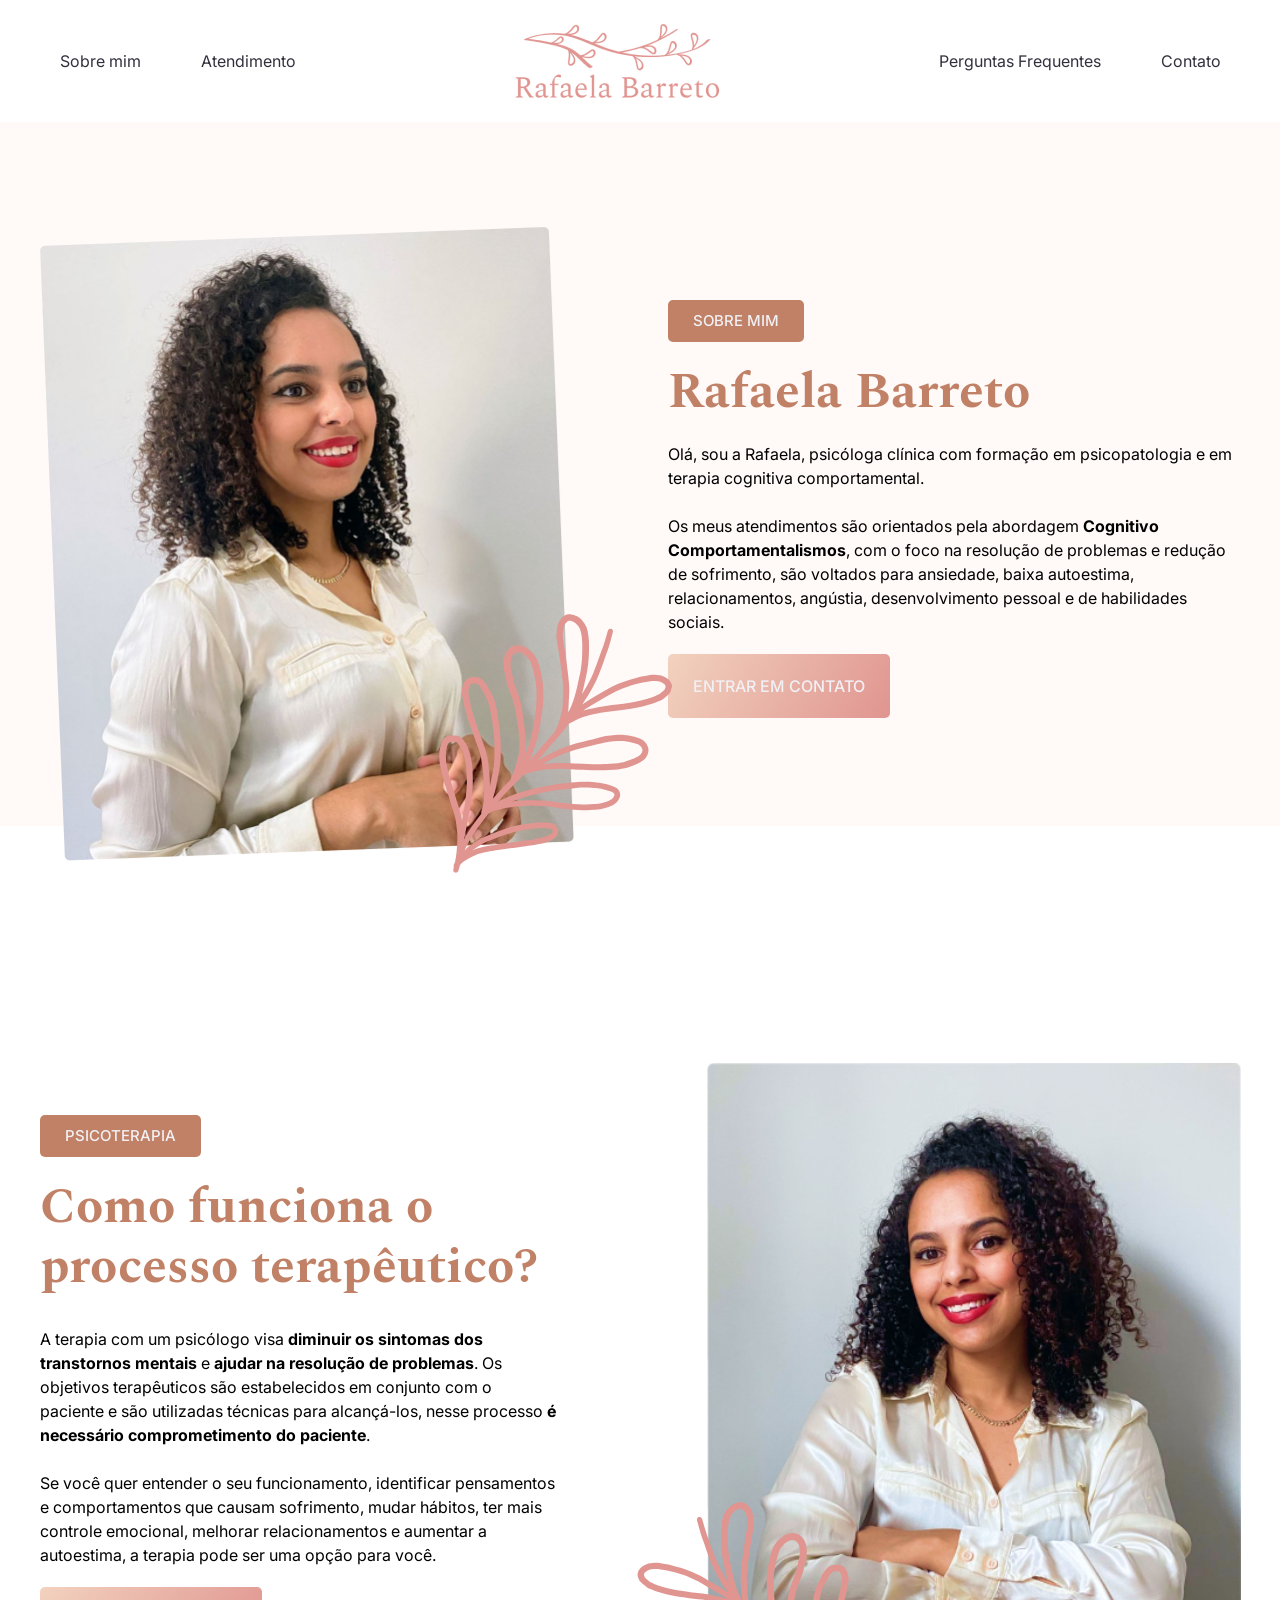
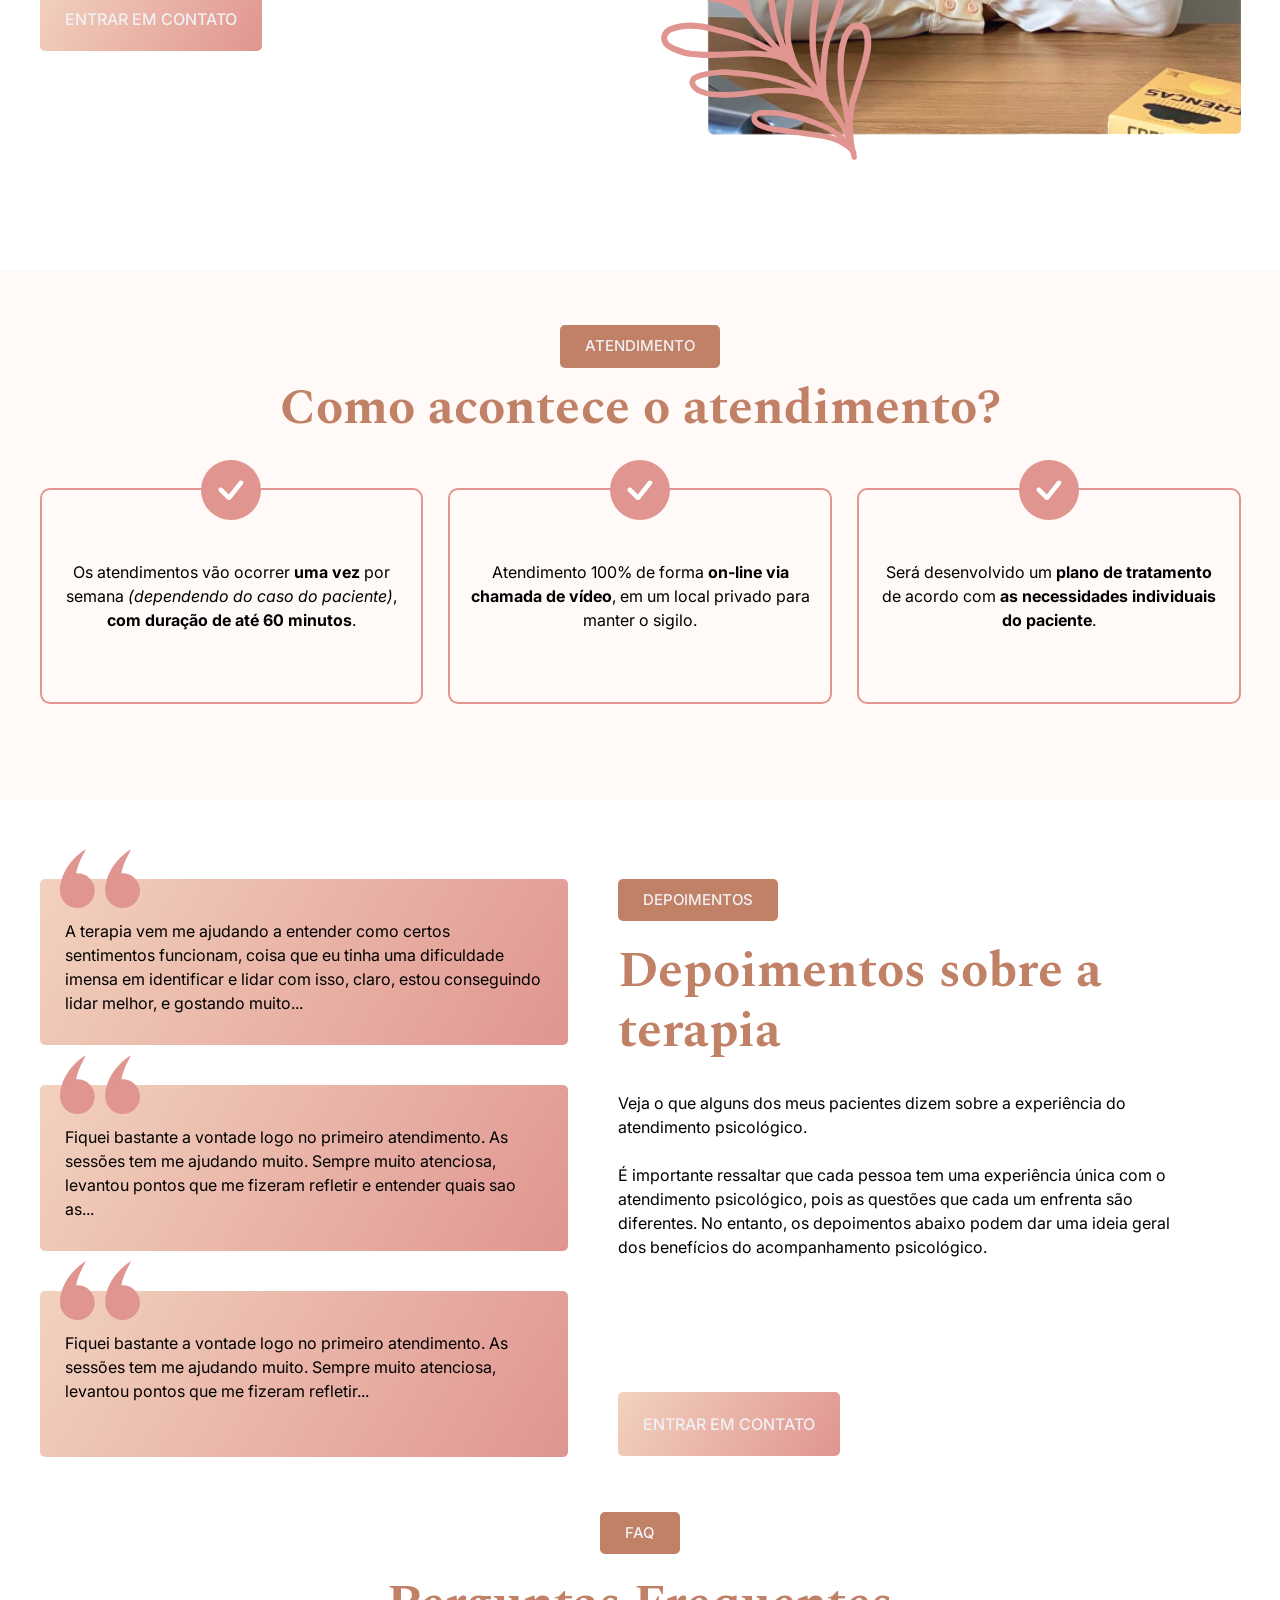
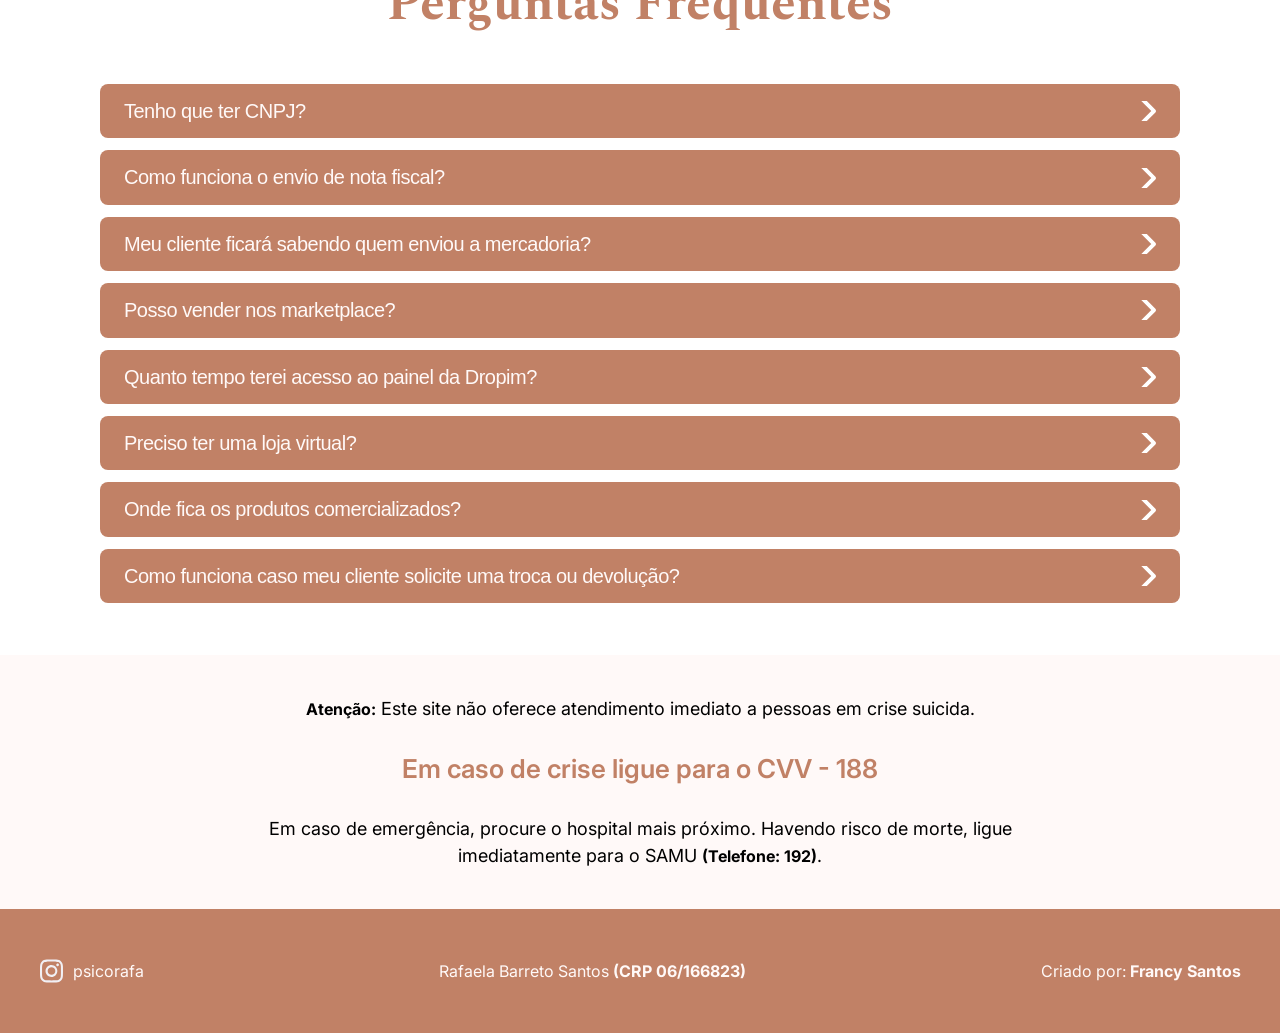
==== index.html @ 69567c6a ":sparkles: first commit" ====
<!DOCTYPE html>
<html lang="pt-br">

<head>
  <meta charset="UTF-8">
  <meta http-equiv="X-UA-Compatible" content="IE=edge">
  <meta name="viewport" content="width=device-width, initial-scale=1.0">
  <link rel="icon" type="image/x-icon" href="./favicon.png">

  <!-- GOOGLE FONTS -->
  <link rel="preconnect" href="https://fonts.googleapis.com">
  <link rel="preconnect" href="https://fonts.gstatic.com" crossorigin>
  <link href="https://fonts.googleapis.com/css2?family=Inter:wght@400;500;600;700&family=Spectral:wght@400;500;600&display=swap" rel="stylesheet">

  <link rel="stylesheet" href="./css/main.css">
  <title>Psicóloga Rafaela Barreto</title>
</head>

<body>
  <header>
    <div class="container">
      <ul>
        <li><a href="#">Sobre mim</a></li>
        <li><a href="#">Atendimento</a></li>
      </ul>
      <img src="./img/logo-bege.png" alt="Logo">
      <ul>
        <li><a href="#">Perguntas Frequentes</a></li>
        <li><a href="#">Contato</a></li>
      </ul>
    </div>
  </header>

  <section class="s-hero">
    <div class="container">

      <div class="image">
        <img class="hero-image" src="./img/hero-image.png" alt="Hero Image">
        <img class="folliage" src="./img/folliage-shape-one.svg" alt="Folliage Shape">
      </div>

      <div class="text">
        <span class="tag">Sobre Mim</span>
        <h1>Rafaela Barreto</h1>
        <p>Olá, sou a Rafaela, psicóloga clínica com formação em psicopatologia e em terapia cognitiva comportamental.<br><br>Os meus atendimentos são orientados pela abordagem <b>Cognitivo Comportamentalismos</b>, com o foco na resolução de problemas e redução de sofrimento, são voltados para ansiedade, baixa autoestima, relacionamentos, angústia, desenvolvimento pessoal e de habilidades sociais.</p>
        <a href="https://api.whatsapp.com/send?phone=5511961808380" target="_blank" class="btn btn-primary">Entrar em Contato</a>
      </div>

    </div>
  </section>

  <section class="s-psicoterapia">
    <div class="container">
      <div class="text">
        <span class="tag">Psicoterapia</span>
        <h2>Como funciona o processo terapêutico?</h2>
        <p>A terapia com um psicólogo visa <b>diminuir os sintomas dos transtornos mentais</b> e <b>ajudar na resolução de problemas</b>. Os objetivos terapêuticos são estabelecidos em conjunto com o paciente e são utilizadas técnicas para alcançá-los, nesse processo <b>é necessário comprometimento do paciente</b>.<br><br>
          Se você quer entender o seu funcionamento, identificar pensamentos e comportamentos que causam sofrimento, mudar hábitos, ter mais controle emocional, melhorar relacionamentos e aumentar a autoestima, a terapia pode ser uma opção para você.</p>
        <a href="https://api.whatsapp.com/send?phone=5511961808380" target="_blank" class="btn btn-primary">Entrar em Contato</a>
      </div>

      <div class="image">
        <img class="hero-image" src="./img/psicoterapia-image.png" alt="Rafaela Barreto Image">
        <img class="folliage" src="./img/folliage-shape-two.svg" alt="Folliage Shape">
      </div>
    </div>
  </section>

  <section class="s-atendimento">
    <div class="container">
      <span class="tag">Atendimento</span>
      <h2>Como acontece o atendimento?</h2>

      <ul>
        <li>
          <div class="item">
            <img src="./img/check-i.svg" alt="Check Icon">
            <p>Os atendimentos vão ocorrer <b>uma vez</b> por semana <i>(dependendo do caso do paciente)</i>, <b>com duração de até 60 minutos</b>.</p>
          </div>
        </li>
        <li>
          <div class="item">
            <img src="./img/check-i.svg" alt="Check Icon">
            <p>Atendimento 100% de forma <b>on-line via chamada de vídeo</b>, em um local privado para manter o sigilo.</p>
          </div>
        </li>
        <li>
          <div class="item">
            <img src="./img/check-i.svg" alt="Check Icon">
            <p>Será desenvolvido um <b>plano de tratamento</b> de acordo com <b>as necessidades individuais do paciente</b>.</p>
          </div>
        </li>
      </ul>
    </div>
  </section>

  <section class="s-testmonials">
    <div class="container">
      <ul class="testmonials-list">
        <li>
          <div class="item">
            <img class="aspas" src="./img/aspas-i.svg" alt="Aspas Icon">
            <p>A terapia vem me ajudando a entender como certos sentimentos funcionam, coisa que eu tinha uma dificuldade imensa em identificar e lidar com isso, claro, estou conseguindo lidar melhor, e gostando muito...</p>


          </div>
        </li>
        <li>
          <div class="item">
            <img class="aspas" src="./img/aspas-i.svg" alt="Aspas Icon">
            <p>Fiquei bastante a vontade logo no primeiro atendimento. As sessões tem me ajudando muito. Sempre muito atenciosa, levantou pontos que me fizeram refletir e entender quais sao as...</p>

          </div>
        </li>
        <li>
          <div class="item">
            <img class="aspas" src="./img/aspas-i.svg" alt="Aspas Icon">
            <p>Fiquei bastante a vontade logo no primeiro atendimento. As sessões tem me ajudando muito. Sempre muito atenciosa, levantou pontos que me fizeram refletir...</p>

          </div>
        </li>
      </ul>

      <div class="text">
        <span class="tag">Depoimentos</span>
        <h2>Depoimentos sobre a terapia</h2>
        <p>Veja o que alguns dos meus pacientes dizem sobre a experiência do atendimento psicológico.<br><br>

          É importante ressaltar que cada pessoa tem uma experiência única com o atendimento psicológico, pois as questões que cada um enfrenta são diferentes. No entanto, os depoimentos abaixo podem dar uma ideia geral dos benefícios do acompanhamento psicológico.</p>
        <a href="https://api.whatsapp.com/send?phone=5511961808380" target="_blank" class="btn btn-primary">Entrar em Contato</a>
      </div>
    </div>
  </section>

  <section class="s-faq">
    <div class="container">
      <span class="tag">FAQ</span>
      <h2>Perguntas Frequentes</h2>
      <dl class="faqs-list">

        <dt class="faq-question">
          <button type="button" aria-expanded="false" aria-controls="faq1-desc">Tenho que ter CNPJ?</button>
          <i aria-hidden="true"><img src="./img/arrow-right.svg" alt="Arrow Right"></i>
        </dt>
        <dd class="faq-answer" id="faq1-desc">
          <div class="faq-answer__content">
            <p>Suas compras serão emitidas as notas com os dados do seu cadastro, caso tenha preenchido com o CPF a nota será emitida com este dado. Indicamos que após configurar sua loja e iniciar as operações, abra um MEI e atualize seus dados no painel da DROPIM com as informações.</p>
          </div>
        </dd>

        <dt class="faq-question">
          <button type="button" aria-expanded="false" aria-controls="faq1-desc">Como funciona o envio de nota fiscal?</button>
          <i aria-hidden="true"><img src="./img/arrow-right.svg" alt="Arrow Right"></i>
        </dt>
        <dd class="faq-answer" id="faq1-desc">
          <div class="faq-answer__content">
            <p>Após o pagamento do pedido será emitido uma nota fiscal em seu nome e ficará disponível no painel da DROPIM.

              Junto com o pedido será enviado para seu cliente uma nota de transporte com o valor pago em sua loja.</p>
          </div>
        </dd>

        <dt class="faq-question">
          <button type="button" aria-expanded="false" aria-controls="faq1-desc">Meu cliente ficará sabendo quem enviou a mercadoria?</button>
          <i aria-hidden="true"><img src="./img/arrow-right.svg" alt="Arrow Right"></i>
        </dt>
        <dd class="faq-answer" id="faq1-desc">
          <div class="faq-answer__content">
            <p>Na nota de transporte aparece os dados da distribuidora mas não possui nenhuma menção ao modelo de negócio dropshipping e nenhuma menção da Dropim.</p>
          </div>
        </dd>

        <dt class="faq-question">
          <button type="button" aria-expanded="false" aria-controls="faq1-desc">Posso vender nos marketplace?</button>
          <i aria-hidden="true"><img src="./img/arrow-right.svg" alt="Arrow Right"></i>
        </dt>
        <dd class="faq-answer" id="faq1-desc">
          <div class="faq-answer__content">
            <p>Sim, com os envios são feitos do Brasil os tempos de entregues são os praticados nas principais lojas virtuais e marketplace.

              Utilizando a Loja Integrada você tem o direito ao modulo de marketplace.</p>
          </div>
        </dd>

        <dt class="faq-question">
          <button type="button" aria-expanded="false" aria-controls="faq1-desc">Quanto tempo terei acesso ao painel da Dropim?</button>
          <i aria-hidden="true"><img src="./img/arrow-right.svg" alt="Arrow Right"></i>
        </dt>
        <dd class="faq-answer" id="faq1-desc">
          <div class="faq-answer__content">
            <p>A assinatura da DROPIM é anual, você terá acesso por 12 mês ao sistema. <br>
              Após este prazo você poderá renovar sua assinatura.</p>
          </div>
        </dd>

        <dt class="faq-question">
          <button type="button" aria-expanded="false" aria-controls="faq1-desc">Preciso ter uma loja virtual?</button>
          <i aria-hidden="true"><img src="./img/arrow-right.svg" alt="Arrow Right"></i>
        </dt>
        <dd class="faq-answer" id="faq1-desc">
          <div class="faq-answer__content">
            <p>A Dropim disponibiliza os produtos para que você possa vender em sua loja virtual e em marketplace. <br>
              Mas também é possivel efetuar pedidos diretamente na Dropim para pedidos realizados de forma manual.</p>
          </div>
        </dd>

        <dt class="faq-question">
          <button type="button" aria-expanded="false" aria-controls="faq1-desc">Onde fica os produtos comercializados?</button>
          <i aria-hidden="true"><img src="./img/arrow-right.svg" alt="Arrow Right"></i>
        </dt>
        <dd class="faq-answer" id="faq1-desc">
          <div class="faq-answer__content">
            <p>odos os produtos ficam em distribuidores nacionais. <br>
              Isto garante uma entrega ágil para seu cliente.
            </p>
          </div>
        </dd>

        <dt class="faq-question">
          <button type="button" aria-expanded="false" aria-controls="faq1-desc">Como funciona caso meu cliente solicite uma troca ou devolução?</button>
          <i aria-hidden="true"><img src="./img/arrow-right.svg" alt="Arrow Right"></i>
        </dt>
        <dd class="faq-answer" id="faq1-desc">
          <div class="faq-answer__content">
            <p>Todo o processo de troca e devolução é feito diretamente no painel da Dropim.
              <br>
              Desta forma você não precisa receber o produto para efetuar a troca ou devolução, o envio é feito diretamente para o distribuidor e após a validação você recebera o valor em credito no painel da Dropim.
            </p>
          </div>
        </dd>
      </dl>

    </div>
  </section>

  <section class="s-message">
    <div class="container">
      <p><b>Atenção:</b> Este site não oferece atendimento imediato a pessoas em crise suicida.<br><br>

        <span>Em caso de crise ligue para o CVV - 188</span><br><br>

        Em caso de emergência, procure o hospital mais próximo. Havendo risco de morte, ligue imediatamente para o SAMU <b>(Telefone: 192)</b>.
      </p>
    </div>
  </section>

  <footer>
    <div class="container">

      <a class="instagram" href="https://www.instagram.com/psicorafa/" target="_blank">
        <img src="./img/instagram-i.svg" alt="Instagram Icon">
        <p>psicorafa</p>
      </a>

      <p>Rafaela Barreto Santos <b>(​​​CRP 06/166823)</b></p>
      <p>Criado por: <b><a href="https://fsantos.vercel.app/">Francy Santos</a></b></p>
    </div>
  </footer>

  <script src="js/faq.js"></script>
</body>

</html>
---- css/main.css ----
*,
*::after,
*::before {
  padding: 0;
  margin: 0;
  box-sizing: border-box;
  outline: none;
  border: none;
  text-decoration: none;
  list-style: none;
  font-family: "Inter", sans-serif;
  font-size: 1.6rem;
  line-height: 150%; }

html {
  font-size: 62.5%;
  scroll-behavior: smooth; }

img {
  display: block;
  max-width: 100%; }

html,
body {
  overflow-x: hidden; }

button {
  cursor: pointer; }

h1,
h2 {
  font-family: "Spectral";
  font-style: normal;
  font-weight: 700;
  font-size: 5rem;
  line-height: 120%;
  color: #c18166; }

h2 {
  margin-bottom: 1rem; }

.container {
  width: 100%;
  max-width: calc(121.6rem + 1.5rem);
  padding: 0 1.5rem;
  margin: 0 auto; }

.container-bio {
  width: 100%;
  max-width: calc(37.5rem + 1.5rem);
  padding: 0 1.5rem;
  margin: 0 auto; }

.tag {
  padding: 1rem 2.5rem;
  background-color: #c18166;
  display: inline-block;
  text-transform: uppercase;
  color: #f1f0f5;
  font-weight: 500;
  border-radius: 0.5rem;
  font-size: 1.5rem; }

.btn {
  display: flex;
  flex-direction: row;
  align-items: flex-start;
  padding: 2rem 2.5rem;
  gap: 10px;
  text-transform: uppercase;
  font-weight: 500;
  display: inline-block;
  border-radius: 0.5rem; }

.btn-primary {
  background: linear-gradient(121.65deg, #f2d3bf 0%, #f2d2be 0.01%, #e09590 100%);
  color: #f1f0f5;
  transition: all 0.2s ease-in; }
  .btn-primary:hover {
    transform: scale(1.05);
    background: linear-gradient(301.65deg, #f2d3bf 0%, #f2d2be 0.01%, #e09590 100%); }

header {
  padding: 2.4rem 0; }
  header .container {
    display: flex;
    flex-direction: row;
    justify-content: space-between;
    align-items: center; }
  header ul {
    display: flex;
    flex-direction: row;
    justify-content: space-between;
    align-items: center;
    gap: 2rem; }
    header ul li a {
      color: #33303e;
      padding: 2rem;
      transition: all 0.3s ease-in;
      border-radius: 0.5rem; }
      header ul li a:hover {
        background-color: #fff9f8; }

header.header-bio .container-bio {
  display: flex;
  flex-direction: row;
  justify-content: center;
  align-items: center; }

.s-hero {
  padding-top: 7rem;
  background-color: #fff9f8;
  margin-bottom: 7rem; }
  .s-hero .container {
    display: flex;
    flex-direction: row;
    justify-content: space-between;
    align-items: center;
    gap: 5rem; }
  .s-hero .image {
    width: 100%;
    max-width: 53.4rem;
    height: 63.4rem;
    position: relative; }
    .s-hero .image .hero-image,
    .s-hero .image .folliage {
      position: absolute; }
    .s-hero .image .hero-image {
      width: 100%;
      max-width: 53.4rem;
      bottom: -3.5rem; }
    .s-hero .image .folliage {
      bottom: -9rem;
      right: -11rem; }
  .s-hero .text {
    display: flex;
    flex-direction: column;
    justify-content: space-between;
    align-items: start;
    gap: 2rem; }
    .s-hero .text p {
      width: 100%;
      max-width: 57.3rem; }

.s-psicoterapia {
  padding: 17rem 0; }
  .s-psicoterapia .container {
    display: flex;
    flex-direction: row;
    justify-content: space-between;
    align-items: center;
    gap: 15rem; }
  .s-psicoterapia .image {
    width: 100%;
    max-width: 53.4rem;
    height: 63.4rem;
    position: relative; }
    .s-psicoterapia .image .hero-image,
    .s-psicoterapia .image .folliage {
      position: absolute; }
    .s-psicoterapia .image .hero-image {
      width: 100%;
      max-width: 53.4rem;
      bottom: -3.5rem; }
    .s-psicoterapia .image .folliage {
      bottom: -6rem;
      left: -7rem; }
  .s-psicoterapia .text {
    display: flex;
    flex-direction: column;
    justify-content: space-between;
    align-items: start;
    gap: 2rem; }
    .s-psicoterapia .text p {
      width: 100%;
      max-width: 57.3rem; }

.s-atendimento {
  background-color: #fff9f8;
  padding: 5.5rem 0;
  margin-bottom: 8rem; }
  .s-atendimento .container {
    display: flex;
    flex-direction: column;
    justify-content: space-between;
    align-items: center; }
  .s-atendimento h2,
  .s-atendimento span {
    margin-bottom: 1rem; }
  .s-atendimento ul {
    display: flex;
    flex-direction: row;
    justify-content: space-between;
    align-items: center;
    gap: 2.5rem; }
    .s-atendimento ul li .item {
      width: 100%;
      max-width: 39rem;
      padding: 7rem 2rem;
      border: 2px solid #e09590;
      border-radius: 1rem;
      position: relative;
      margin: 4rem 0;
      text-align: center; }
      .s-atendimento ul li .item img {
        position: absolute;
        top: -3rem;
        left: 50%;
        transform: translateX(-50%); }

.s-testmonials {
  margin-bottom: 5.5rem; }
  .s-testmonials .container {
    display: flex;
    flex-direction: row;
    justify-content: space-between;
    align-items: start;
    gap: 5rem; }
  .s-testmonials .testmonials-list {
    display: flex;
    flex-direction: column;
    justify-content: space-between;
    align-items: center;
    gap: 4rem; }
    .s-testmonials .testmonials-list li .item {
      width: 100%;
      max-width: 56rem;
      background: linear-gradient(121.65deg, #f2d3bf 0%, #f2d2be 0.01%, #e09590 100%);
      border-radius: 0.5rem;
      position: relative; }
      .s-testmonials .testmonials-list li .item .aspas {
        position: absolute;
        width: 100%;
        max-width: 8rem;
        top: -3rem;
        left: 2rem; }
      .s-testmonials .testmonials-list li .item p {
        padding: 4rem 2.5rem;
        height: 16.6rem; }
  .s-testmonials .text {
    display: flex;
    flex-direction: column;
    justify-content: space-between;
    align-items: start;
    gap: 2rem; }
    .s-testmonials .text p {
      width: 100%;
      max-width: 57.3rem;
      margin-bottom: 11.3rem; }

.s-faq .container {
  display: flex;
  flex-direction: column;
  justify-content: space-between;
  align-items: center; }

.s-faq span {
  margin-bottom: 2rem; }

.s-faq .faqs-list {
  width: 100%;
  max-width: 108rem;
  margin: 4rem;
  margin-inline: auto; }
  .s-faq .faqs-list button {
    font-family: "Inter", sans-serif;
    font-style: normal;
    font-weight: 500;
    font-size: 2rem;
    line-height: 112%;
    letter-spacing: -0.5px;
    color: #fff9f8; }
  .s-faq .faqs-list .faq-question {
    padding: 16px 24px;
    margin-bottom: 1.2rem;
    border-radius: 8px;
    background: #c18166;
    transition: all 1s;
    box-shadow: #33303e;
    transition: box-shadow 0.5s;
    display: flex;
    justify-content: space-between;
    align-items: center;
    gap: 8px;
    cursor: pointer;
    position: relative;
    z-index: 10; }
  .s-faq .faqs-list .faq-question:hover {
    box-shadow: #33303e; }
  .s-faq .faqs-list .faq-question.active {
    margin-bottom: 0;
    border-radius: 8px 8px 0 0; }
  .s-faq .faqs-list .faq-question.active i {
    transform: rotate(-90deg); }
  .s-faq .faqs-list .faq-question.active + .faq-answer {
    display: block; }
  .s-faq .faqs-list .faq-question i {
    transition: 0.5s; }
  .s-faq .faqs-list .faq-question button {
    font-family: "Poppins", sans-serif;
    text-align: start;
    background: unset;
    border: none; }
  .s-faq .faqs-list .faq-answer {
    margin-bottom: 3.2rem;
    padding: 2rem 0;
    font-family: "Poppins", sans-serif;
    border-radius: 0 0 8px 8px;
    background: #f2d3bf;
    box-shadow: #33303e;
    position: relative;
    z-index: 20;
    display: none; }
  .s-faq .faqs-list .faq-answer__content {
    padding: 2rem 3rem;
    padding-top: 0;
    margin: 0; }
    .s-faq .faqs-list .faq-answer__content p {
      font-family: "Inter";
      font-style: normal;
      font-weight: 300;
      font-size: 1.7rem;
      line-height: 112%;
      color: #33303e; }
    .s-faq .faqs-list .faq-answer__content .faq-answer__content * {
      margin-top: 0; }

.s-message {
  background-color: #fff9f8;
  padding: 4rem 0; }
  .s-message .container {
    display: flex;
    flex-direction: column;
    justify-content: space-between;
    align-items: center;
    text-align: center; }
  .s-message p {
    font-size: 1.8rem;
    width: 100%;
    max-width: 86.4rem; }
    .s-message p span {
      font-size: 2.6rem;
      font-weight: 600;
      color: #c18166; }

footer {
  background-color: #c18166;
  padding: 5rem 0; }
  footer .container {
    display: flex;
    flex-direction: row;
    justify-content: space-between;
    align-items: center;
    color: #fff9f8; }
    footer .container a {
      color: #fff9f8; }
  footer .instagram {
    display: flex;
    flex-direction: row;
    justify-content: space-between;
    align-items: center;
    gap: 1rem; }

.s-hero-bio {
  background-color: #fff9f8;
  padding: 5rem 0;
  text-align: center; }
  .s-hero-bio img {
    width: 100%;
    margin-left: 2.3rem; }
  .s-hero-bio span {
    color: #33303e; }

.links-bio {
  padding: 5rem 0; }
  .links-bio ul {
    display: flex;
    flex-direction: column;
    justify-content: space-between;
    align-items: center;
    gap: 4rem; }
    .links-bio ul li {
      display: flex;
      flex-direction: row;
      justify-content: start;
      align-items: center;
      gap: 2rem;
      width: 100%;
      background: linear-gradient(121.65deg, #f2d3bf 0%, #f2d2be 0.01%, #e09590 100%);
      padding: 2rem 4rem;
      border-radius: 0.5rem;
      height: 10rem; }
      .links-bio ul li a {
        color: #33303e; }

footer.footer-bio {
  background-color: #c18166;
  padding: 5rem 0; }
  footer.footer-bio .container {
    display: flex;
    flex-direction: column;
    justify-content: space-between;
    align-items: center;
    gap: 3rem;
    color: #fff9f8; }
    footer.footer-bio .container a {
      color: #fff9f8; }
  footer.footer-bio .instagram {
    display: flex;
    flex-direction: row;
    justify-content: space-between;
    align-items: center;
    gap: 1rem; }
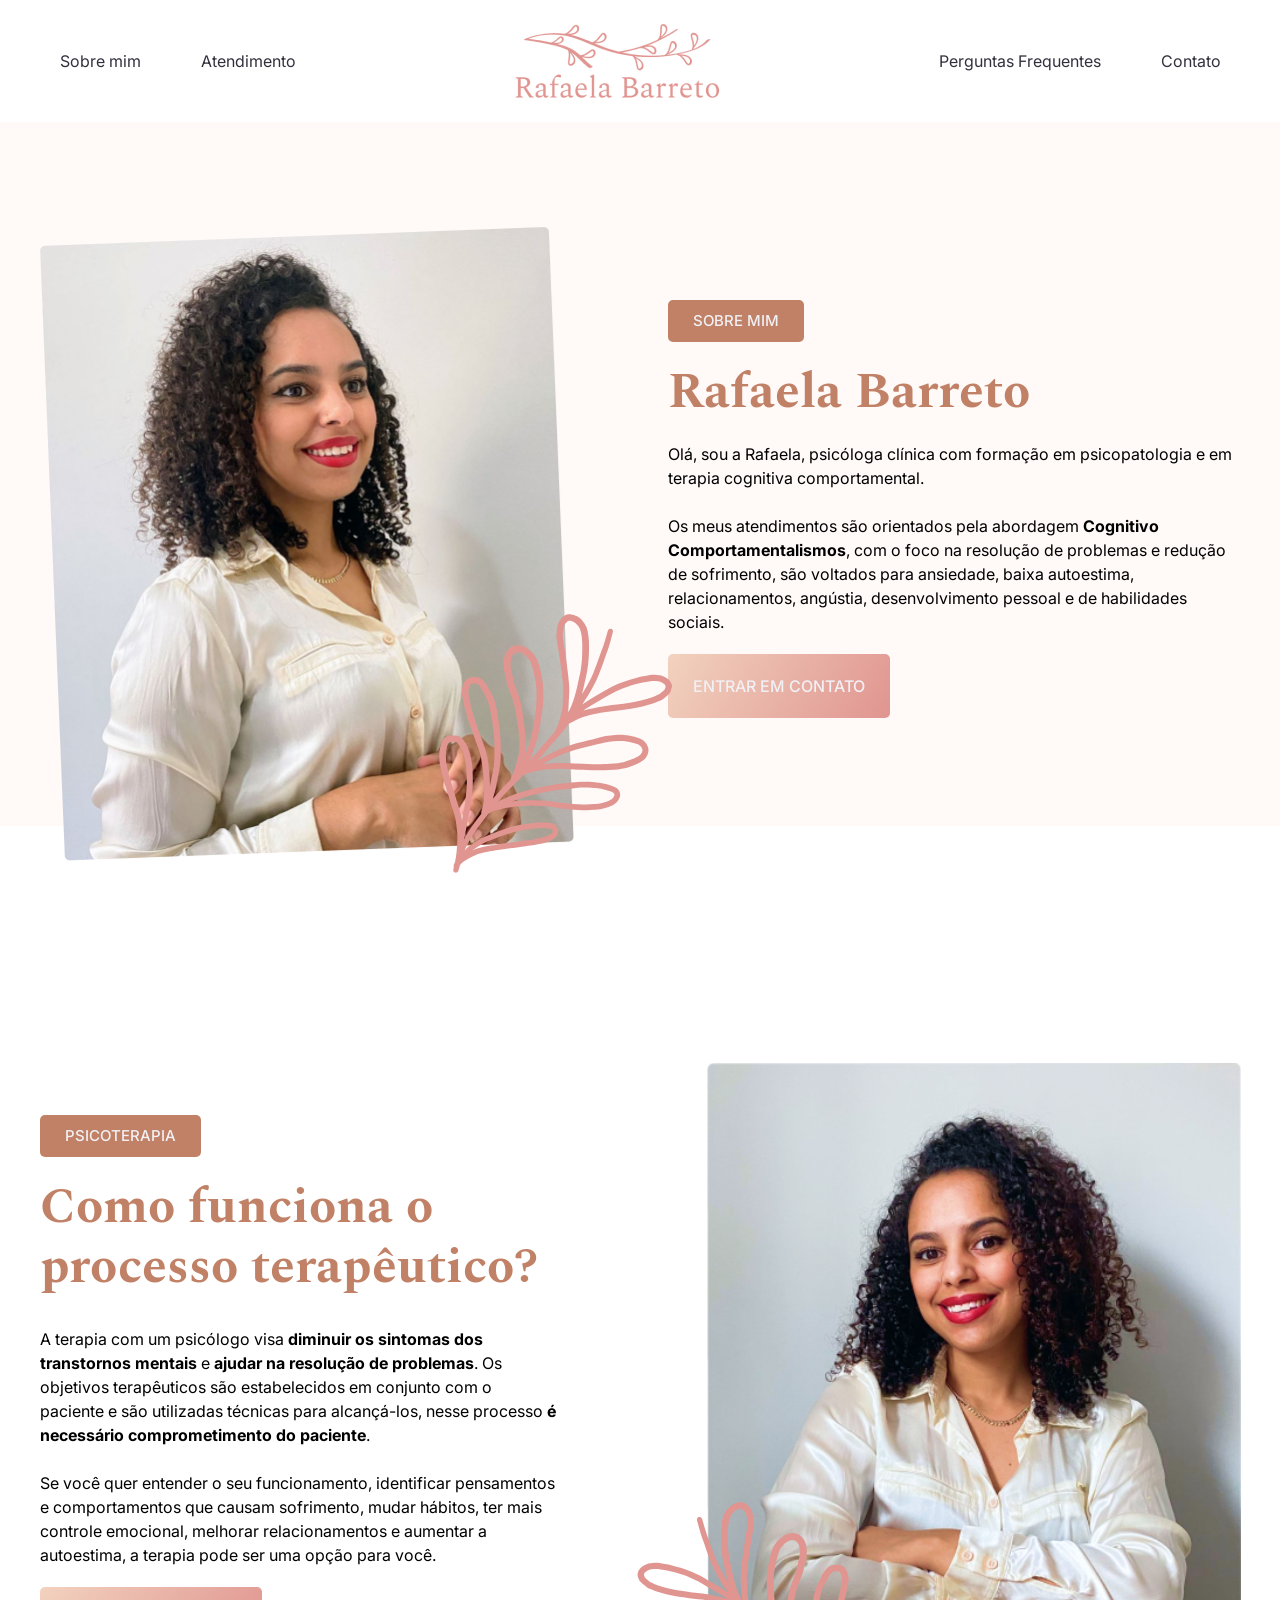
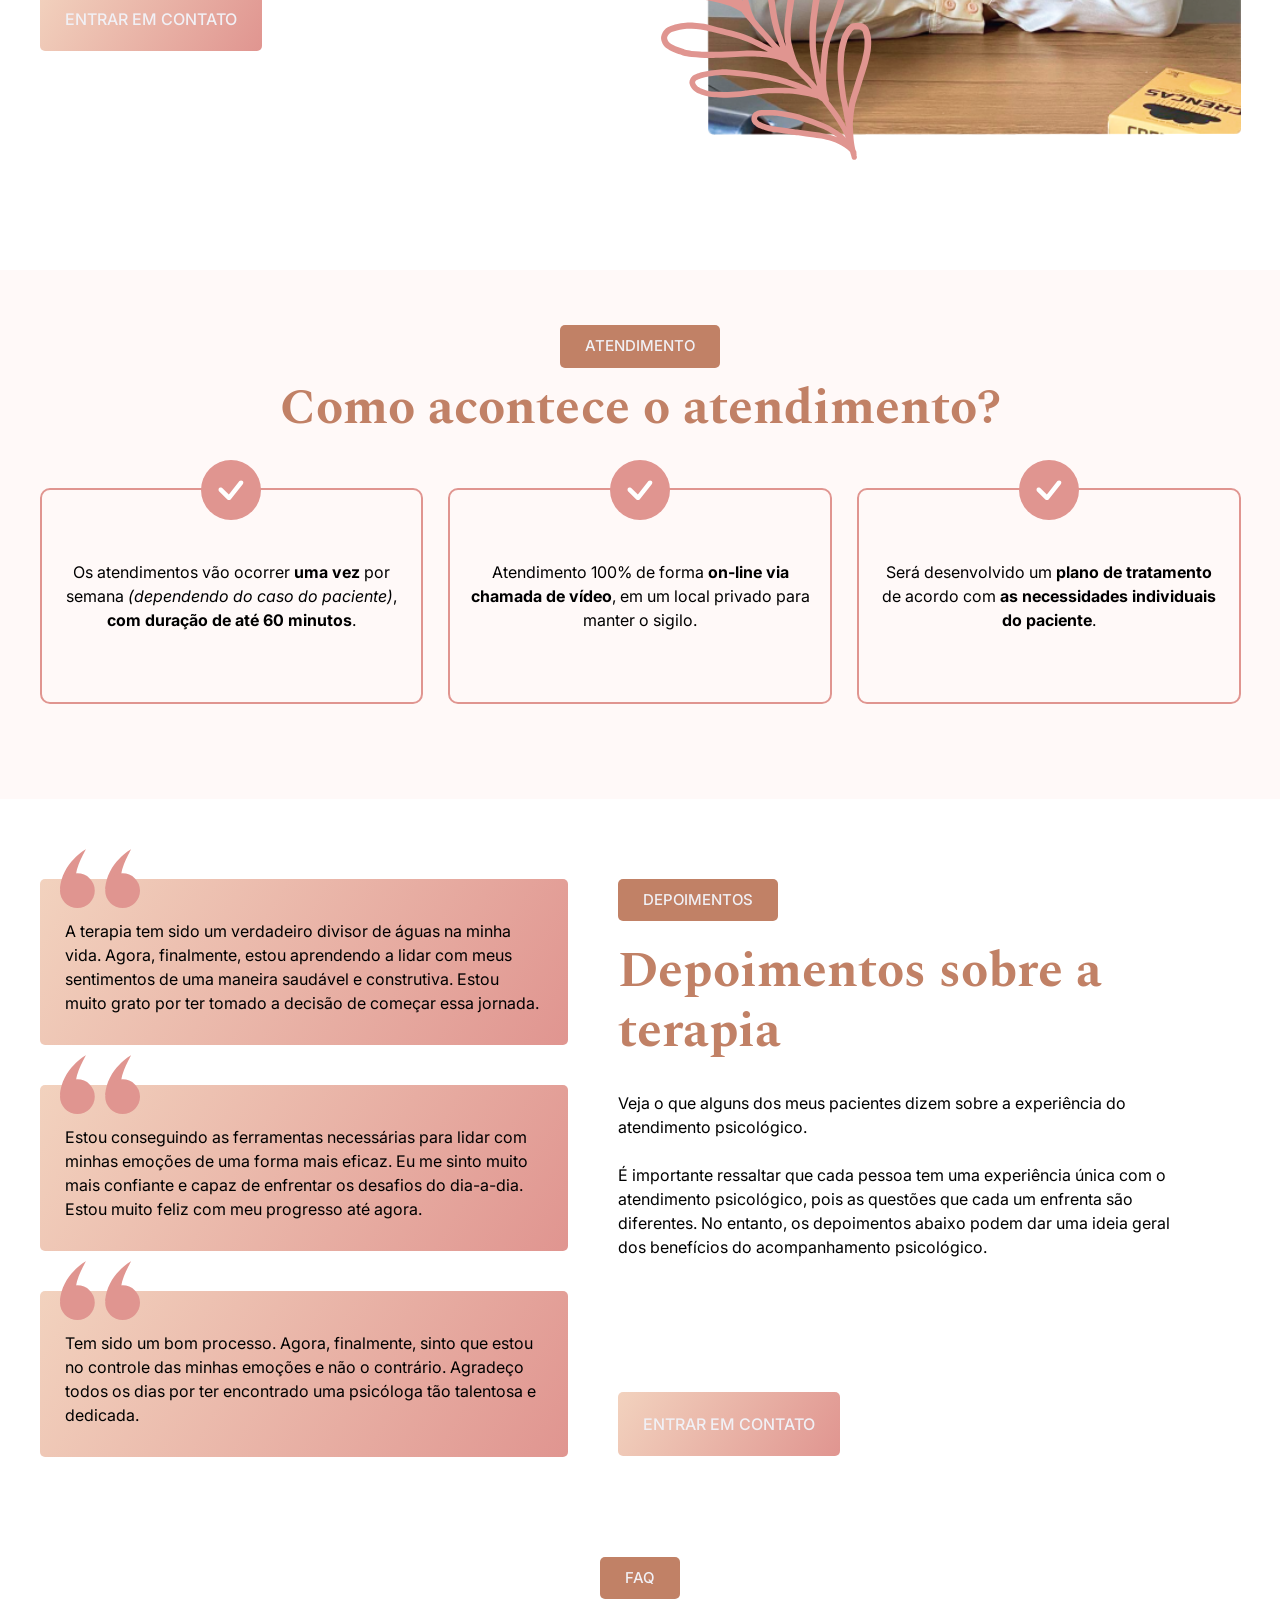
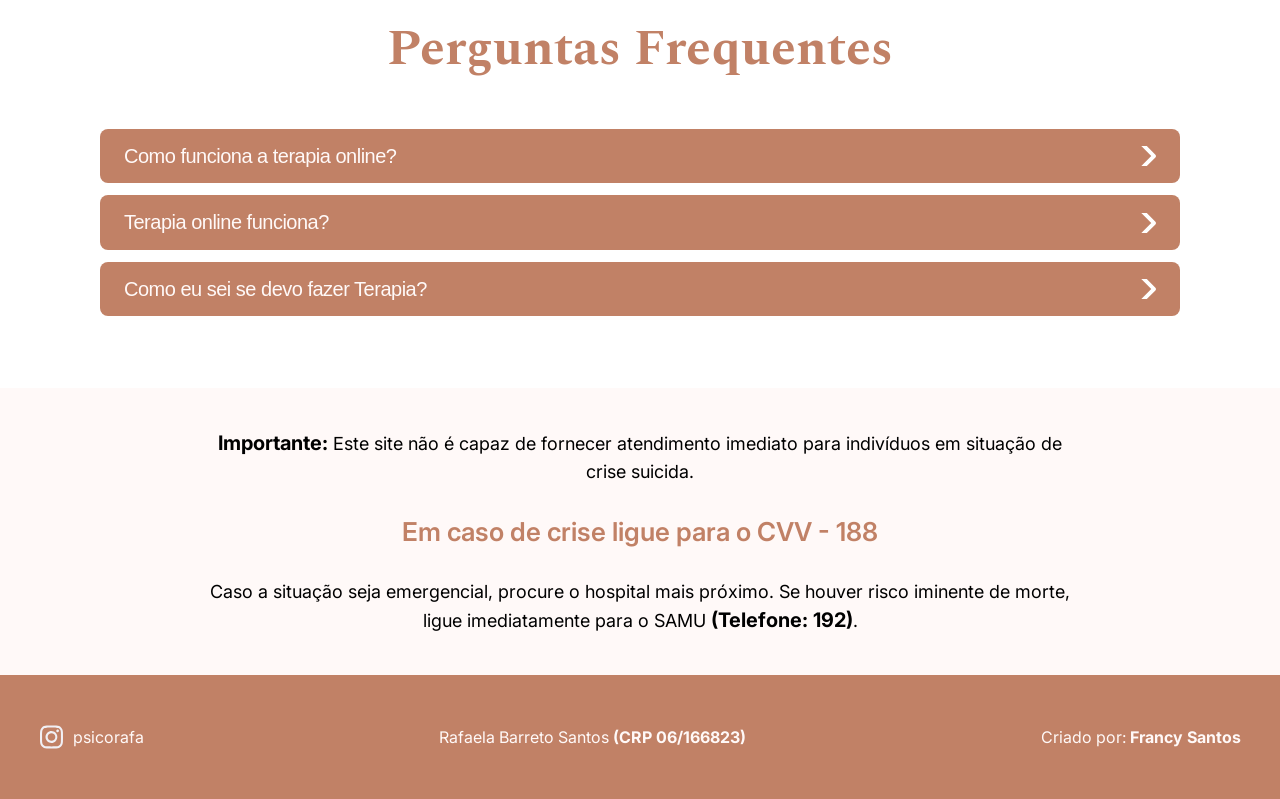
==== commit 2290c7ef: ":lipstick: responsive added" ====
--- a/index.html
+++ b/index.html
@@ -23,15 +23,25 @@
         <li><a href="#">Sobre mim</a></li>
         <li><a href="#">Atendimento</a></li>
       </ul>
-      <img src="./img/logo-bege.png" alt="Logo">
+      <a href="index.html"><img src="../img/logo-bege.png" alt="Logo"></a>
       <ul>
         <li><a href="#">Perguntas Frequentes</a></li>
         <li><a href="#">Contato</a></li>
       </ul>
+
+      <!-- Menu Mobile -->
+      <img class="menu-hamburguer js-menu-hamburguer" src="./img/menu-hamburguer.svg" alt="Menu Hamburguer">
+
+      <ul class="menu-mobile js-menu-mobile">
+        <li><a href="#sobre-mim">Sobre mim</a></li>
+        <li><a href="#atendimento">Atendimento</a></li>
+        <li><a href="#faq">Perguntas Frequentes</a></li>
+        <li><a href="https://api.whatsapp.com/send?phone=5511961808380">Contato</a></li>
+      </ul>
     </div>
   </header>
 
-  <section class="s-hero">
+  <section id="sobre-mim" class="s-hero">
     <div class="container">
 
       <div class="image">
@@ -49,7 +59,7 @@
     </div>
   </section>
 
-  <section class="s-psicoterapia">
+  <section id="terapia" class="s-psicoterapia">
     <div class="container">
       <div class="text">
         <span class="tag">Psicoterapia</span>
@@ -66,7 +76,7 @@
     </div>
   </section>
 
-  <section class="s-atendimento">
+  <section id="atendimento" class="s-atendimento">
     <div class="container">
       <span class="tag">Atendimento</span>
       <h2>Como acontece o atendimento?</h2>
@@ -94,29 +104,25 @@
     </div>
   </section>
 
-  <section class="s-testmonials">
+  <section id="depoimentos" class="s-testmonials">
     <div class="container">
       <ul class="testmonials-list">
         <li>
           <div class="item">
             <img class="aspas" src="./img/aspas-i.svg" alt="Aspas Icon">
-            <p>A terapia vem me ajudando a entender como certos sentimentos funcionam, coisa que eu tinha uma dificuldade imensa em identificar e lidar com isso, claro, estou conseguindo lidar melhor, e gostando muito...</p>
-
-
+            <p>A terapia tem sido um verdadeiro divisor de águas na minha vida. Agora, finalmente, estou aprendendo a lidar com meus sentimentos de uma maneira saudável e construtiva. Estou muito grato por ter tomado a decisão de começar essa jornada.</p>
           </div>
         </li>
         <li>
           <div class="item">
             <img class="aspas" src="./img/aspas-i.svg" alt="Aspas Icon">
-            <p>Fiquei bastante a vontade logo no primeiro atendimento. As sessões tem me ajudando muito. Sempre muito atenciosa, levantou pontos que me fizeram refletir e entender quais sao as...</p>
-
+            <p>Estou conseguindo as ferramentas necessárias para lidar com minhas emoções de uma forma mais eficaz. Eu me sinto muito mais confiante e capaz de enfrentar os desafios do dia-a-dia. Estou muito feliz com meu progresso até agora.</p>
           </div>
         </li>
         <li>
           <div class="item">
             <img class="aspas" src="./img/aspas-i.svg" alt="Aspas Icon">
-            <p>Fiquei bastante a vontade logo no primeiro atendimento. As sessões tem me ajudando muito. Sempre muito atenciosa, levantou pontos que me fizeram refletir...</p>
-
+            <p>Tem sido um bom processo. Agora, finalmente, sinto que estou no controle das minhas emoções e não o contrário. Agradeço todos os dias por ter encontrado uma psicóloga tão talentosa e dedicada.</p>
           </div>
         </li>
       </ul>
@@ -132,102 +138,42 @@
     </div>
   </section>
 
-  <section class="s-faq">
+  <section id="faq" class="s-faq">
     <div class="container">
       <span class="tag">FAQ</span>
       <h2>Perguntas Frequentes</h2>
       <dl class="faqs-list">
 
         <dt class="faq-question">
-          <button type="button" aria-expanded="false" aria-controls="faq1-desc">Tenho que ter CNPJ?</button>
+          <button type="button" aria-expanded="false" aria-controls="faq1-desc">Como funciona a terapia online?</button>
           <i aria-hidden="true"><img src="./img/arrow-right.svg" alt="Arrow Right"></i>
         </dt>
         <dd class="faq-answer" id="faq1-desc">
           <div class="faq-answer__content">
-            <p>Suas compras serão emitidas as notas com os dados do seu cadastro, caso tenha preenchido com o CPF a nota será emitida com este dado. Indicamos que após configurar sua loja e iniciar as operações, abra um MEI e atualize seus dados no painel da DROPIM com as informações.</p>
+            <p>A sessão é realizada por meio de uma chamada de vídeo, em um horário e dia previamente combinados. É importante que você esteja em um ambiente privado e silencioso, e que use fones de ouvido para manter a confidencialidade do que é discutido durante a sessão.</p>
           </div>
         </dd>
 
         <dt class="faq-question">
-          <button type="button" aria-expanded="false" aria-controls="faq1-desc">Como funciona o envio de nota fiscal?</button>
+          <button type="button" aria-expanded="false" aria-controls="faq1-desc">Terapia online funciona?</button>
           <i aria-hidden="true"><img src="./img/arrow-right.svg" alt="Arrow Right"></i>
         </dt>
         <dd class="faq-answer" id="faq1-desc">
           <div class="faq-answer__content">
-            <p>Após o pagamento do pedido será emitido uma nota fiscal em seu nome e ficará disponível no painel da DROPIM.
-
-              Junto com o pedido será enviado para seu cliente uma nota de transporte com o valor pago em sua loja.</p>
+            <p>Sim, o acompanhamento online é tão eficaz quanto o acompanhamento presencial e tem a vantagem de ser mais acessível financeiramente e não requerer deslocamentos.</p>
           </div>
         </dd>
 
         <dt class="faq-question">
-          <button type="button" aria-expanded="false" aria-controls="faq1-desc">Meu cliente ficará sabendo quem enviou a mercadoria?</button>
+          <button type="button" aria-expanded="false" aria-controls="faq1-desc">Como eu sei se devo fazer Terapia?</button>
           <i aria-hidden="true"><img src="./img/arrow-right.svg" alt="Arrow Right"></i>
         </dt>
         <dd class="faq-answer" id="faq1-desc">
           <div class="faq-answer__content">
-            <p>Na nota de transporte aparece os dados da distribuidora mas não possui nenhuma menção ao modelo de negócio dropshipping e nenhuma menção da Dropim.</p>
+            <p>Se você estiver experimentando emoções ou comportamentos que estejam afetando negativamente suas atividades cotidianas, impedindo-o de ter um bom convívio social, de realizar seu trabalho de maneira satisfatória, de executar tarefas com tranquilidade ou de se sentir seguro em seu relacionamento amoroso, é importante procurar ajuda. Esses problemas podem estar interferindo na sua qualidade de vida e bem-estar emocional. Buscar ajuda profissional pode ser a chave para encontrar soluções e superar esses obstáculos.</p>
           </div>
         </dd>
 
-        <dt class="faq-question">
-          <button type="button" aria-expanded="false" aria-controls="faq1-desc">Posso vender nos marketplace?</button>
-          <i aria-hidden="true"><img src="./img/arrow-right.svg" alt="Arrow Right"></i>
-        </dt>
-        <dd class="faq-answer" id="faq1-desc">
-          <div class="faq-answer__content">
-            <p>Sim, com os envios são feitos do Brasil os tempos de entregues são os praticados nas principais lojas virtuais e marketplace.
-
-              Utilizando a Loja Integrada você tem o direito ao modulo de marketplace.</p>
-          </div>
-        </dd>
-
-        <dt class="faq-question">
-          <button type="button" aria-expanded="false" aria-controls="faq1-desc">Quanto tempo terei acesso ao painel da Dropim?</button>
-          <i aria-hidden="true"><img src="./img/arrow-right.svg" alt="Arrow Right"></i>
-        </dt>
-        <dd class="faq-answer" id="faq1-desc">
-          <div class="faq-answer__content">
-            <p>A assinatura da DROPIM é anual, você terá acesso por 12 mês ao sistema. <br>
-              Após este prazo você poderá renovar sua assinatura.</p>
-          </div>
-        </dd>
-
-        <dt class="faq-question">
-          <button type="button" aria-expanded="false" aria-controls="faq1-desc">Preciso ter uma loja virtual?</button>
-          <i aria-hidden="true"><img src="./img/arrow-right.svg" alt="Arrow Right"></i>
-        </dt>
-        <dd class="faq-answer" id="faq1-desc">
-          <div class="faq-answer__content">
-            <p>A Dropim disponibiliza os produtos para que você possa vender em sua loja virtual e em marketplace. <br>
-              Mas também é possivel efetuar pedidos diretamente na Dropim para pedidos realizados de forma manual.</p>
-          </div>
-        </dd>
-
-        <dt class="faq-question">
-          <button type="button" aria-expanded="false" aria-controls="faq1-desc">Onde fica os produtos comercializados?</button>
-          <i aria-hidden="true"><img src="./img/arrow-right.svg" alt="Arrow Right"></i>
-        </dt>
-        <dd class="faq-answer" id="faq1-desc">
-          <div class="faq-answer__content">
-            <p>odos os produtos ficam em distribuidores nacionais. <br>
-              Isto garante uma entrega ágil para seu cliente.
-            </p>
-          </div>
-        </dd>
-
-        <dt class="faq-question">
-          <button type="button" aria-expanded="false" aria-controls="faq1-desc">Como funciona caso meu cliente solicite uma troca ou devolução?</button>
-          <i aria-hidden="true"><img src="./img/arrow-right.svg" alt="Arrow Right"></i>
-        </dt>
-        <dd class="faq-answer" id="faq1-desc">
-          <div class="faq-answer__content">
-            <p>Todo o processo de troca e devolução é feito diretamente no painel da Dropim.
-              <br>
-              Desta forma você não precisa receber o produto para efetuar a troca ou devolução, o envio é feito diretamente para o distribuidor e após a validação você recebera o valor em credito no painel da Dropim.
-            </p>
-          </div>
-        </dd>
       </dl>
 
     </div>
@@ -235,11 +181,11 @@
 
   <section class="s-message">
     <div class="container">
-      <p><b>Atenção:</b> Este site não oferece atendimento imediato a pessoas em crise suicida.<br><br>
+      <p><b>Importante:</b> Este site não é capaz de fornecer atendimento imediato para indivíduos em situação de crise suicida.<br><br>
 
         <span>Em caso de crise ligue para o CVV - 188</span><br><br>
 
-        Em caso de emergência, procure o hospital mais próximo. Havendo risco de morte, ligue imediatamente para o SAMU <b>(Telefone: 192)</b>.
+        Caso a situação seja emergencial, procure o hospital mais próximo. Se houver risco iminente de morte, ligue imediatamente para o SAMU <b>(Telefone: 192)</b>.
       </p>
     </div>
   </section>
@@ -253,11 +199,12 @@
       </a>
 
       <p>Rafaela Barreto Santos <b>(​​​CRP 06/166823)</b></p>
-      <p>Criado por: <b><a href="https://fsantos.vercel.app/">Francy Santos</a></b></p>
+      <p>Criado por: <b><a target="_blank" href="https://fsantos.vercel.app/">Francy Santos</a></b></p>
     </div>
   </footer>
 
   <script src="js/faq.js"></script>
+  <script src="js/menu-mobile.js"></script>
 </body>
 
 </html>
--- a/css/main.css
+++ b/css/main.css
@@ -35,6 +35,10 @@
   font-size: 5rem;
   line-height: 120%;
   color: #c18166; }
+  @media screen and (max-width: 400px) {
+    h1,
+    h2 {
+      font-size: 4.5rem; } }
 
 h2 {
   margin-bottom: 1rem; }
@@ -92,14 +96,34 @@
     flex-direction: row;
     justify-content: space-between;
     align-items: center;
-    gap: 2rem; }
+    gap: 2rem;
+    text-align: center; }
     header ul li a {
+      display: inline-block;
       color: #33303e;
       padding: 2rem;
       transition: all 0.3s ease-in;
       border-radius: 0.5rem; }
       header ul li a:hover {
         background-color: #fff9f8; }
+  header .menu-hamburguer {
+    display: none;
+    cursor: pointer; }
+  header .menu-mobile {
+    display: none; }
+  header .menu-shown {
+    display: block; }
+  @media screen and (max-width: 900px) {
+    header .container {
+      display: flex;
+      flex-direction: column;
+      justify-content: space-between;
+      align-items: center;
+      gap: 3.3rem; }
+    header ul {
+      display: none; }
+    header .menu-hamburguer {
+      display: block; } }
 
 header.header-bio .container-bio {
   display: flex;
@@ -141,6 +165,32 @@
     .s-hero .text p {
       width: 100%;
       max-width: 57.3rem; }
+  @media screen and (max-width: 980px) {
+    .s-hero {
+      text-align: center;
+      padding-bottom: 5rem; }
+      .s-hero .container {
+        display: flex;
+        flex-direction: column;
+        justify-content: center;
+        align-items: center; }
+      .s-hero .text {
+        display: flex;
+        flex-direction: column;
+        justify-content: center;
+        align-items: center; } }
+  @media screen and (max-width: 600px) {
+    .s-hero .image {
+      height: 56rem; } }
+  @media screen and (max-width: 530px) {
+    .s-hero .image {
+      height: 57rem; } }
+  @media screen and (max-width: 480px) {
+    .s-hero .image {
+      height: 45rem; } }
+  @media screen and (max-width: 400px) {
+    .s-hero .image {
+      height: 37rem; } }
 
 .s-psicoterapia {
   padding: 17rem 0; }
@@ -174,6 +224,28 @@
     .s-psicoterapia .text p {
       width: 100%;
       max-width: 57.3rem; }
+  @media screen and (max-width: 980px) {
+    .s-psicoterapia {
+      text-align: center;
+      padding-bottom: 5rem; }
+      .s-psicoterapia .container {
+        display: flex;
+        flex-direction: column-reverse;
+        justify-content: center;
+        align-items: center; }
+      .s-psicoterapia .image {
+        height: 50rem; }
+      .s-psicoterapia .text {
+        display: flex;
+        flex-direction: column;
+        justify-content: center;
+        align-items: center; } }
+  @media screen and (max-width: 500px) {
+    .s-psicoterapia {
+      padding: 5rem 0; } }
+  @media screen and (max-width: 450px) {
+    .s-psicoterapia {
+      padding: 0rem 0; } }
 
 .s-atendimento {
   background-color: #fff9f8;
@@ -207,9 +279,19 @@
         top: -3rem;
         left: 50%;
         transform: translateX(-50%); }
+  @media screen and (max-width: 980px) {
+    .s-atendimento .container {
+      text-align: center; }
+    .s-atendimento ul {
+      display: flex;
+      flex-direction: column;
+      justify-content: space-between;
+      align-items: center; }
+      .s-atendimento ul li .item {
+        max-width: 45rem; } }
 
 .s-testmonials {
-  margin-bottom: 5.5rem; }
+  margin-bottom: 10rem; }
   .s-testmonials .container {
     display: flex;
     flex-direction: row;
@@ -247,83 +329,112 @@
       width: 100%;
       max-width: 57.3rem;
       margin-bottom: 11.3rem; }
-
-.s-faq .container {
-  display: flex;
-  flex-direction: column;
-  justify-content: space-between;
-  align-items: center; }
-
-.s-faq span {
+  @media screen and (max-width: 980px) {
+    .s-testmonials {
+      text-align: center; }
+      .s-testmonials .container {
+        display: flex;
+        flex-direction: column-reverse;
+        justify-content: space-between;
+        align-items: center; }
+      .s-testmonials .testmonials-list li .item p {
+        height: initial; }
+      .s-testmonials .text {
+        display: flex;
+        flex-direction: column;
+        justify-content: center;
+        align-items: center;
+        gap: 2rem; }
+        .s-testmonials .text p {
+          text-align: center;
+          margin-bottom: 5rem; }
+        .s-testmonials .text .btn.btn-primary {
+          display: none; } }
+
+.s-faq {
   margin-bottom: 2rem; }
-
-.s-faq .faqs-list {
-  width: 100%;
-  max-width: 108rem;
-  margin: 4rem;
-  margin-inline: auto; }
-  .s-faq .faqs-list button {
-    font-family: "Inter", sans-serif;
-    font-style: normal;
-    font-weight: 500;
-    font-size: 2rem;
-    line-height: 112%;
-    letter-spacing: -0.5px;
-    color: #fff9f8; }
-  .s-faq .faqs-list .faq-question {
-    padding: 16px 24px;
-    margin-bottom: 1.2rem;
-    border-radius: 8px;
-    background: #c18166;
-    transition: all 1s;
-    box-shadow: #33303e;
-    transition: box-shadow 0.5s;
-    display: flex;
-    justify-content: space-between;
-    align-items: center;
-    gap: 8px;
-    cursor: pointer;
-    position: relative;
-    z-index: 10; }
-  .s-faq .faqs-list .faq-question:hover {
-    box-shadow: #33303e; }
-  .s-faq .faqs-list .faq-question.active {
-    margin-bottom: 0;
-    border-radius: 8px 8px 0 0; }
-  .s-faq .faqs-list .faq-question.active i {
-    transform: rotate(-90deg); }
-  .s-faq .faqs-list .faq-question.active + .faq-answer {
-    display: block; }
-  .s-faq .faqs-list .faq-question i {
-    transition: 0.5s; }
-  .s-faq .faqs-list .faq-question button {
-    font-family: "Poppins", sans-serif;
-    text-align: start;
-    background: unset;
-    border: none; }
-  .s-faq .faqs-list .faq-answer {
-    margin-bottom: 3.2rem;
-    padding: 2rem 0;
-    font-family: "Poppins", sans-serif;
-    border-radius: 0 0 8px 8px;
-    background: #f2d3bf;
-    box-shadow: #33303e;
-    position: relative;
-    z-index: 20;
-    display: none; }
-  .s-faq .faqs-list .faq-answer__content {
-    padding: 2rem 3rem;
-    padding-top: 0;
-    margin: 0; }
-    .s-faq .faqs-list .faq-answer__content p {
-      font-family: "Inter";
+  .s-faq .container {
+    display: flex;
+    flex-direction: column;
+    justify-content: space-between;
+    align-items: center; }
+  .s-faq span {
+    margin-bottom: 2rem; }
+  .s-faq .faqs-list {
+    width: 100%;
+    max-width: 108rem;
+    margin: 4rem;
+    margin-inline: auto; }
+    .s-faq .faqs-list button {
+      font-family: "Inter", sans-serif;
       font-style: normal;
-      font-weight: 300;
-      font-size: 1.7rem;
+      font-weight: 500;
+      font-size: 2rem;
       line-height: 112%;
-      color: #33303e; }
-    .s-faq .faqs-list .faq-answer__content .faq-answer__content * {
-      margin-top: 0; }
+      letter-spacing: -0.5px;
+      color: #fff9f8; }
+    .s-faq .faqs-list .faq-question {
+      padding: 16px 24px;
+      margin-bottom: 1.2rem;
+      border-radius: 8px;
+      background: #c18166;
+      transition: all 1s;
+      box-shadow: #33303e;
+      transition: box-shadow 0.5s;
+      display: flex;
+      justify-content: space-between;
+      align-items: center;
+      gap: 8px;
+      cursor: pointer;
+      position: relative;
+      z-index: 10; }
+    .s-faq .faqs-list .faq-question:hover {
+      box-shadow: #33303e; }
+    .s-faq .faqs-list .faq-question.active {
+      margin-bottom: 0;
+      border-radius: 8px 8px 0 0; }
+    .s-faq .faqs-list .faq-question.active i {
+      transform: rotate(-90deg); }
+    .s-faq .faqs-list .faq-question.active + .faq-answer {
+      display: block; }
+    .s-faq .faqs-list .faq-question i {
+      transition: 0.5s; }
+    .s-faq .faqs-list .faq-question button {
+      font-family: "Poppins", sans-serif;
+      text-align: start;
+      background: unset;
+      border: none; }
+    .s-faq .faqs-list .faq-answer {
+      margin-bottom: 3.2rem;
+      padding: 2rem 0;
+      font-family: "Poppins", sans-serif;
+      border-radius: 0 0 8px 8px;
+      background: #f2d3bf;
+      box-shadow: #33303e;
+      position: relative;
+      z-index: 20;
+      display: none; }
+    .s-faq .faqs-list .faq-answer__content {
+      padding: 2rem 3rem;
+      padding-top: 0;
+      margin: 0; }
+      .s-faq .faqs-list .faq-answer__content p {
+        font-family: "Inter";
+        font-style: normal;
+        font-weight: 300;
+        font-size: 1.7rem;
+        line-height: 112%;
+        color: #33303e; }
+      .s-faq .faqs-list .faq-answer__content .faq-answer__content * {
+        margin-top: 0; }
+  @media screen and (max-width: 980px) {
+    .s-faq {
+      text-align: center; }
+      .s-faq .container {
+        display: flex;
+        flex-direction: column;
+        justify-content: center;
+        align-items: center; } }
 
 .s-message {
   background-color: #fff9f8;
@@ -342,6 +453,8 @@
       font-size: 2.6rem;
       font-weight: 600;
       color: #c18166; }
+    .s-message p b {
+      font-size: 2rem; }
 
 footer {
   background-color: #c18166;
@@ -360,11 +473,20 @@
     justify-content: space-between;
     align-items: center;
     gap: 1rem; }
+  @media screen and (max-width: 980px) {
+    footer .container {
+      display: flex;
+      flex-direction: column;
+      justify-content: center;
+      align-items: center;
+      gap: 4rem; } }
 
 .s-hero-bio {
   background-color: #fff9f8;
   padding: 5rem 0;
   text-align: center; }
+  .s-hero-bio .h1-bio {
+    font-size: 4rem; }
   .s-hero-bio img {
     width: 100%;
     margin-left: 2.3rem; }
@@ -373,12 +495,19 @@
 
 .links-bio {
   padding: 5rem 0; }
+  .links-bio .h2-bio {
+    font-family: "Inter", sans-serif;
+    font-size: 2.5rem;
+    font-weight: 400;
+    text-align: center;
+    text-transform: uppercase;
+    margin-bottom: 2rem; }
   .links-bio ul {
     display: flex;
     flex-direction: column;
     justify-content: space-between;
     align-items: center;
-    gap: 4rem; }
+    gap: 2rem; }
     .links-bio ul li {
       display: flex;
       flex-direction: row;
